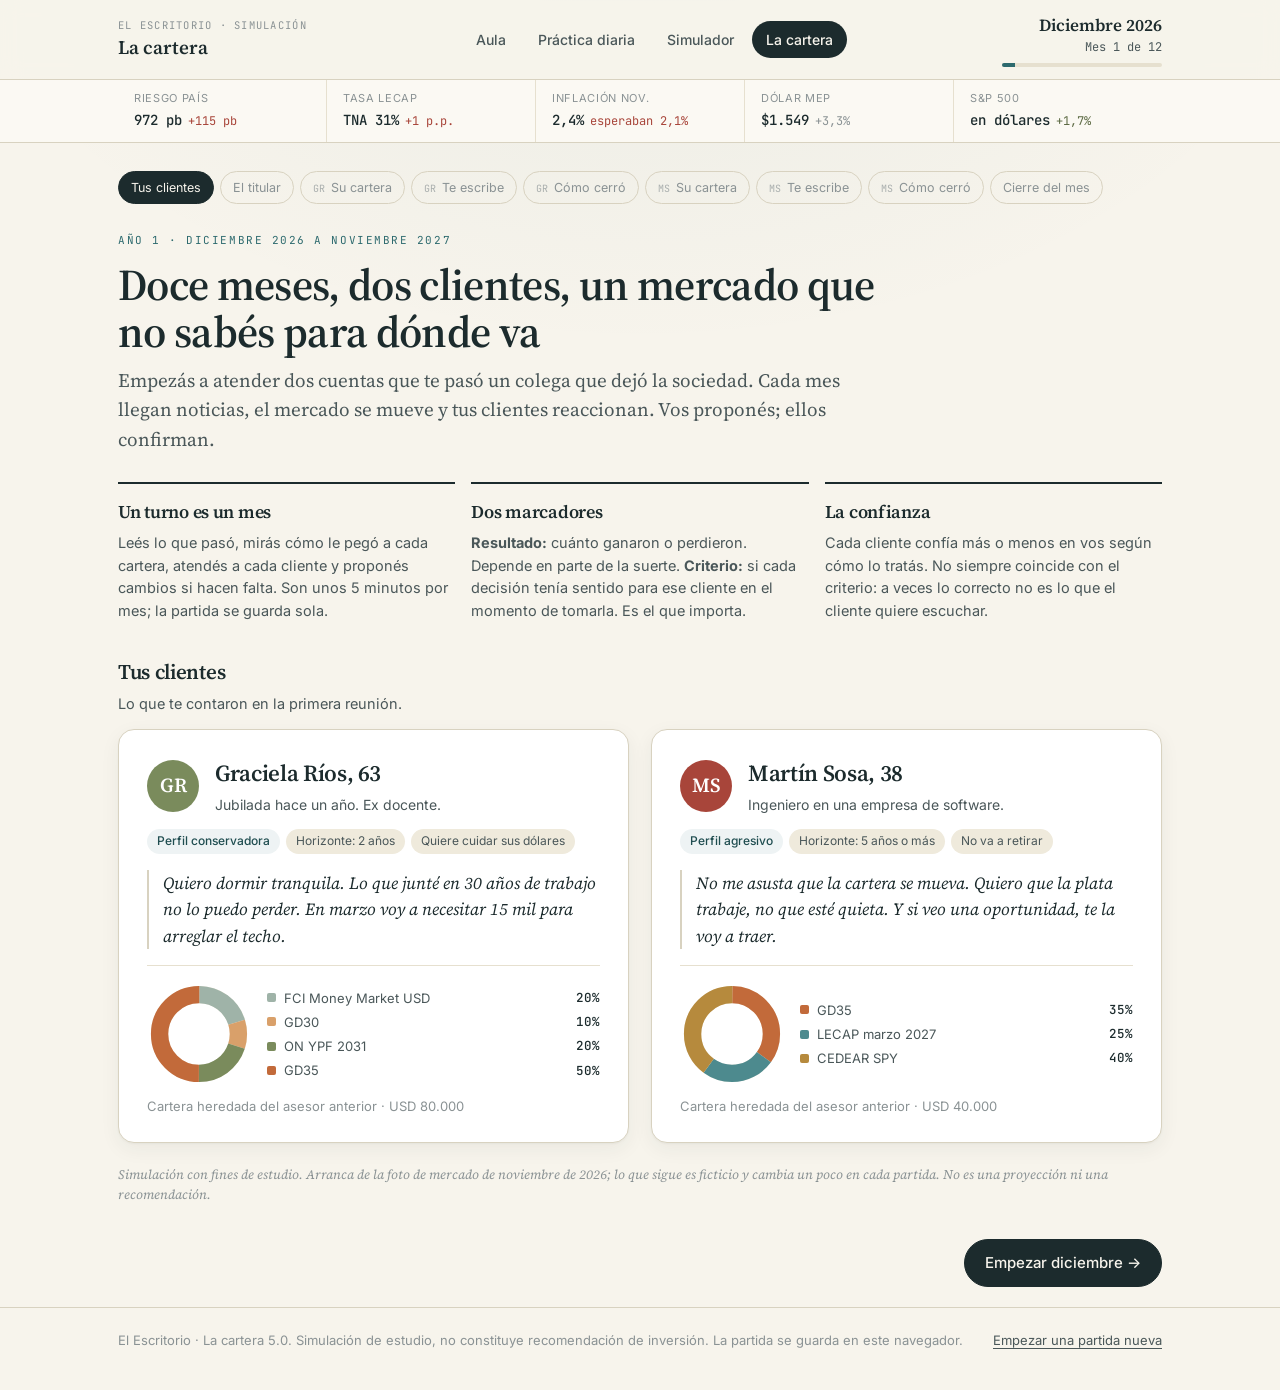
==== cartera.html @ 3ef4473e "Add files via upload" ====
<!DOCTYPE html>
<html lang="es-AR">
<head>
<meta charset="UTF-8">
<meta name="viewport" content="width=device-width, initial-scale=1.0">
<link rel="icon" href="img/favicon.svg" type="image/svg+xml">
<link rel="icon" href="img/favicon-32.png" sizes="32x32" type="image/png">
<link rel="apple-touch-icon" href="img/apple-touch-icon.png">
<meta name="theme-color" content="#1C2B2D">
<title>La cartera · El Escritorio</title>
<meta name="description" content="Simulación de administración de carteras: doce meses, dos clientes y un mercado que se mueve.">
<link rel="preconnect" href="https://fonts.googleapis.com">
<link rel="preconnect" href="https://fonts.gstatic.com" crossorigin>
<link href="https://fonts.googleapis.com/css2?family=Source+Serif+4:ital,opsz,wght@0,8..60,400;0,8..60,600;1,8..60,400&family=Inter:wght@400;500;600&family=JetBrains+Mono:wght@400;500&display=swap" rel="stylesheet">
<link rel="stylesheet" href="css/cartera.css">
</head>
<body>

<header class="top"><div class="top-in">
  <div class="brand"><small>El Escritorio · Simulación</small>La cartera</div>
  <nav class="topnav" aria-label="Secciones">
    <a href="index.html">Aula</a><a href="practica.html">Práctica diaria</a><a href="simulador.html">Simulador</a><a class="on" href="cartera.html">La cartera</a>
  </nav>
  <div class="mes" id="mes"></div>
</div></header>
<div class="tape"><div class="tape-in" id="tape"></div></div>

<main class="shell">
  <nav class="steps" id="steps" aria-label="Pasos del mes"></nav>
  <section id="view" aria-live="polite"></section>
</main>

<footer class="foot"><div class="shell">
  <div class="foot-in">
    <p style="margin:0">El Escritorio · La cartera 5.0. Simulación de estudio, no constituye recomendación de inversión. La partida se guarda en este navegador.</p>
    <button class="link-btn" id="btnReinicio" type="button">Empezar una partida nueva</button>
  </div>
  <div class="reinicio" id="reinicio" hidden>
    <p><strong>¿Empezar de nuevo?</strong> Se borra la partida en curso.</p>
    <div class="row">
      <button type="button" class="btn" data-nueva="misma">El mismo año, con los mismos números</button>
      <button type="button" class="btn" data-nueva="otra">Un año con otros números</button>
      <button type="button" class="btn" id="btnCancelar">Cancelar</button>
    </div>
  </div>
</div></footer>

<script src="js/cartera/motor.js"></script>
<script src="js/cartera/anio1.js"></script>
<script src="js/cartera/app.js"></script>
</body>
</html>
---- css/cartera.css ----
/* ============================================================
   LA CARTERA · El Escritorio 5.0
   Misma identidad "escritorio de research" que el Aula.
   ============================================================ */
:root{
  --paper:#F7F4EC;--paper-raised:#FBF9F3;--paper-deep:#EFEADC;
  --ink:#1C2B2D;--ink-soft:#4A5759;--ink-faint:#8A9294;
  --teal:#2D6A6E;--teal-deep:#1F4D50;--teal-wash:rgba(45,106,110,.08);
  --olive:#7A8B5C;--olive-deep:#5C6A43;
  --terra:#A8453A;--gold:#B68A3D;--gold-wash:rgba(182,138,61,.12);
  --rule:#D8D2C0;--rule-soft:#E6E0CF;
  --serif:"Source Serif 4",Georgia,serif;--sans:"Inter",-apple-system,"Segoe UI",sans-serif;--mono:"JetBrains Mono",Consolas,monospace;
  --rl:16px;--shadow:0 1px 2px rgba(28,43,45,.04),0 6px 20px rgba(28,43,45,.06);
}
*{box-sizing:border-box;min-width:0}
body{margin:0;background:var(--paper);color:var(--ink);font:16px/1.55 var(--sans);-webkit-font-smoothing:antialiased;
  background-image:radial-gradient(ellipse 80% 50% at 50% -10%,rgba(45,106,110,.07),transparent 70%);min-height:100vh}
button,input{font:inherit;color:inherit}
button{cursor:pointer}
h1,h2,h3,h4{font-family:var(--serif);font-weight:600;letter-spacing:-.015em;margin:0}
.shell{max-width:1100px;margin:0 auto;padding:0 28px}
.top{position:sticky;top:0;z-index:20;background:rgba(247,244,236,.9);backdrop-filter:blur(10px);border-bottom:1px solid var(--rule)}
.top-in{display:flex;align-items:center;justify-content:space-between;gap:20px;padding:12px 28px;max-width:1100px;margin:0 auto}
.brand{font-family:var(--serif);font-size:19px;font-weight:600}
.brand small{display:block;font-family:var(--mono);font-size:10.5px;letter-spacing:.12em;text-transform:uppercase;color:var(--ink-faint);font-weight:400}
.mes{text-align:right;font-family:var(--mono);font-size:12px;color:var(--ink-soft)}
.mes b{display:block;font-family:var(--serif);font-size:17px;color:var(--ink);font-weight:600}
.mesbar{height:4px;background:var(--rule-soft);border-radius:4px;margin-top:6px;width:160px;margin-left:auto;overflow:hidden}
.mesbar i{display:block;height:100%;width:8.33%;background:var(--teal)}
.tape{border-bottom:1px solid var(--rule);background:var(--paper-raised)}
.tape-in{display:flex;overflow-x:auto;max-width:1100px;margin:0 auto;padding:0 28px}
.fac{flex:1;min-width:150px;padding:10px 16px;border-right:1px solid var(--rule-soft)}
.fac:last-child{border-right:0}
.fac span{display:block;font-size:11px;letter-spacing:.06em;text-transform:uppercase;color:var(--ink-faint)}
.fac b{font-family:var(--mono);font-size:14px;font-weight:500}
.fac em{font-style:normal;font-family:var(--mono);font-size:12px;margin-left:6px}
.up{color:var(--olive-deep)}.dn{color:var(--terra)}.nt{color:var(--ink-faint)}
.steps{display:flex;gap:6px;margin:28px 0 22px;flex-wrap:wrap}
.step{font-size:12.5px;padding:6px 12px;border-radius:999px;border:1px solid var(--rule);color:var(--ink-faint)}
.step.on{background:var(--ink);color:var(--paper);border-color:var(--ink)}
.step.ok{color:var(--teal-deep);border-color:rgba(45,106,110,.35);background:var(--teal-wash)}
.step .who{font-family:var(--mono);font-size:10px;margin-right:6px;opacity:.7}
main{padding-bottom:80px}
.eyebrow{font-family:var(--mono);font-size:11px;letter-spacing:.14em;text-transform:uppercase;color:var(--teal)}
.lead{font-family:var(--serif);font-size:19px;color:var(--ink-soft);max-width:740px;margin:10px 0 0}
.hint{font-size:13px;color:var(--ink-faint)}
.panel{background:#fff;border:1px solid var(--rule);border-radius:var(--rl);box-shadow:var(--shadow);padding:26px 28px}
.grid2{display:grid;grid-template-columns:minmax(0,1.4fr) minmax(0,1fr);gap:22px;margin-top:22px;align-items:start}
.two{display:grid;grid-template-columns:1fr 1fr;gap:22px;margin-top:22px}
@media(max-width:880px){.grid2,.two{grid-template-columns:1fr}}

/* intro */
.hero h1{font-size:44px;line-height:1.08;margin:10px 0 0;max-width:760px}
.rules{display:grid;grid-template-columns:repeat(3,1fr);gap:16px;margin-top:28px}
@media(max-width:880px){.rules{grid-template-columns:1fr}}
.rule{border-top:2px solid var(--ink);padding-top:14px}
.rule h4{font-size:18px;margin-bottom:6px}
.rule p{margin:0;font-size:14.5px;color:var(--ink-soft)}
.meet{display:flex;gap:22px;align-items:center;margin-top:18px}
.meet blockquote{margin:16px 0 0;font-family:var(--serif);font-style:italic;font-size:17px;color:var(--ink);border-left:2px solid var(--rule);padding-left:14px}

/* titular */
.paper{background:var(--paper-raised);border:1px solid var(--rule);border-radius:var(--rl);padding:34px 38px;position:relative;box-shadow:var(--shadow);margin-top:22px}
.paper:before{content:"";position:absolute;inset:8px;border:1px solid var(--rule-soft);border-radius:12px;pointer-events:none}
.paper .kick{font-family:var(--mono);font-size:11px;letter-spacing:.14em;text-transform:uppercase;color:var(--terra)}
.paper h1{font-size:36px;line-height:1.15;margin:12px 0 14px;max-width:820px}
.paper p{font-family:var(--serif);font-size:18px;color:var(--ink-soft);max-width:760px;margin:0}
.also{display:grid;grid-template-columns:repeat(3,1fr);gap:16px;margin-top:26px;padding-top:20px;border-top:1px solid var(--rule)}
@media(max-width:760px){.also{grid-template-columns:1fr}}
.also div{font-size:14px;color:var(--ink-soft)}
.also b{display:block;font-family:var(--serif);font-size:16px;color:var(--ink);margin-bottom:2px}
.chain{display:flex;align-items:center;gap:10px;flex-wrap:wrap;margin-top:14px;font-size:14px}
.chain span{padding:8px 12px;border-radius:8px;background:var(--paper-deep);border:1px solid var(--rule-soft)}
.chain i{font-style:normal;color:var(--ink-faint)}

/* cliente */
.client{display:flex;gap:16px;align-items:center}
.avatar{width:52px;height:52px;border-radius:50%;display:grid;place-items:center;font-family:var(--serif);font-size:20px;font-weight:600;color:#fff;flex:none}
.client h2{font-size:23px}
.client p{margin:2px 0 0;color:var(--ink-soft);font-size:14px}
.tags{display:flex;gap:6px;flex-wrap:wrap;margin-top:14px}
.tag{font-size:12px;padding:3px 10px;border-radius:999px;background:var(--paper-deep);color:var(--ink-soft)}
.tag.prof{background:var(--teal-wash);color:var(--teal-deep);font-weight:500}
.facts{margin:16px 0 0;padding:0;list-style:none;font-size:14px}
.facts li{padding:8px 0;border-top:1px solid var(--rule-soft);display:flex;justify-content:space-between;gap:14px}
.facts li span{color:var(--ink-faint)}
.facts li b{text-align:right}
.meter{margin-top:16px}
.meter-h{display:flex;justify-content:space-between;font-size:13px;color:var(--ink-soft)}
.meter-h b{font-family:var(--mono)}
.meter-t{height:8px;border-radius:8px;background:var(--rule-soft);margin-top:6px;overflow:hidden}
.meter-t i{display:block;height:100%;background:linear-gradient(90deg,var(--gold),var(--teal));border-radius:8px;transition:width .6s}

/* torta */
.pie{display:flex;gap:16px;align-items:center;margin-top:16px;padding-top:16px;border-top:1px solid var(--rule-soft)}
.pie svg{flex:none}
.legend{list-style:none;margin:0;padding:0;font-size:13px;display:grid;gap:4px;flex:1}
.legend li{display:flex;align-items:center;gap:8px}
.legend i{width:9px;height:9px;border-radius:2px;flex:none}
.legend span{flex:1;color:var(--ink-soft)}
.legend b{font-family:var(--mono);font-weight:500;font-size:12.5px}
.pies{display:flex;gap:18px;align-items:flex-end;justify-content:center}
.pies figure{margin:0;text-align:center}
.pies figcaption{font-size:12px;color:var(--ink-faint);margin-top:6px}
.pies .arrow{color:var(--ink-faint);padding-bottom:62px}

/* tabla */
table{width:100%;border-collapse:collapse;font-size:14.5px}
th{text-align:left;font-weight:500;font-size:11.5px;letter-spacing:.06em;text-transform:uppercase;color:var(--ink-faint);padding:0 10px 10px;border-bottom:1px solid var(--rule)}
td{padding:13px 10px;border-bottom:1px solid var(--rule-soft);vertical-align:top}
td.n,th.n{text-align:right;font-family:var(--mono);white-space:nowrap}
.inst b{display:flex;align-items:center;gap:8px;font-weight:600}
.inst b i{width:9px;height:9px;border-radius:2px;flex:none}
.inst small{color:var(--ink-faint);font-size:12.5px;display:block}
.why{font-size:13.5px;color:var(--ink-soft);margin-top:6px;line-height:1.5;display:none}
tr.open .why{display:block}
.whybtn{border:0;background:none;color:var(--teal);font-size:12.5px;padding:0;margin-top:4px;text-decoration:underline;text-underline-offset:3px}
tfoot td{font-weight:600;border-bottom:0;padding-top:16px}
.callout{margin-top:20px;padding:16px 18px;border-radius:12px;background:var(--gold-wash);border-left:3px solid var(--gold);font-size:14.5px}
.callout b{font-family:var(--serif);font-size:16px}
.callout.teal{background:var(--teal-wash);border-color:var(--teal)}

/* mensaje */
.msg{margin-top:20px;max-width:680px}
.bubble{background:#fff;border:1px solid var(--rule);border-radius:4px 18px 18px 18px;padding:18px 20px;box-shadow:var(--shadow);font-family:var(--serif);font-size:18px;line-height:1.5}
.via{font-size:12px;color:var(--ink-faint);font-family:var(--mono);margin:0 0 8px}
.qh{font-size:21px;margin:34px 0 4px}
.qs{color:var(--ink-soft);font-size:14.5px;margin:0 0 14px;max-width:720px}

/* armado */
.alloc td{vertical-align:middle;padding:10px}
.stepper{display:inline-flex;align-items:center;border:1px solid var(--rule);border-radius:999px;background:#fff;overflow:hidden}
.stepper button{border:0;background:none;width:36px;height:36px;font-size:18px;color:var(--ink-soft)}
.stepper button:hover{background:var(--paper-deep)}
.stepper input{width:46px;border:0;text-align:center;font-family:var(--mono);font-size:15px;padding:0;-moz-appearance:textfield;background:transparent}
.stepper input::-webkit-outer-spin-button,.stepper input::-webkit-inner-spin-button{-webkit-appearance:none}
.track{height:6px;border-radius:3px;background:var(--rule-soft);position:relative;width:100%;min-width:60px}
.track i{position:absolute;left:0;top:0;bottom:0;border-radius:3px;transition:width .2s}
.track em{position:absolute;top:-3px;bottom:-3px;width:2px;background:var(--ink-faint);border-radius:1px}
.was{font-family:var(--mono);font-size:12.5px;color:var(--ink-faint)}
.chg{font-family:var(--mono);font-size:12.5px}
.remain{display:flex;justify-content:space-between;align-items:center;gap:14px;margin-top:14px;padding:12px 16px;border-radius:12px;background:var(--paper-raised);border:1px solid var(--rule-soft);font-size:14px;flex-wrap:wrap}
.remain b{font-family:var(--mono)}
.remain.bad{background:rgba(168,69,58,.06);border-color:rgba(168,69,58,.3)}
.remain.bad b{color:var(--terra)}
.presets{display:flex;gap:8px;flex-wrap:wrap}
.chip{border:1px solid var(--rule);background:#fff;border-radius:999px;padding:6px 12px;font-size:13px}
.chip:hover{border-color:var(--teal);color:var(--teal-deep)}
.metrics{list-style:none;margin:16px 0 0;padding:0;font-size:14px}
.metrics li{display:flex;justify-content:space-between;gap:12px;padding:9px 0;border-top:1px solid var(--rule-soft)}
.metrics li span{color:var(--ink-soft)}
.metrics li b{font-family:var(--mono);font-weight:500;white-space:nowrap}
.sticky{position:sticky;top:96px}

/* opciones de mensaje */
.opts{display:grid;gap:10px}
.opt{text-align:left;border:1px solid var(--rule);background:#fff;border-radius:12px;padding:16px 18px;display:flex;gap:14px;align-items:flex-start;transition:border-color .15s,box-shadow .15s,background .15s}
.opt:hover{border-color:var(--teal);box-shadow:var(--shadow)}
.opt.sel{border-color:var(--teal);background:var(--teal-wash);box-shadow:0 0 0 1px var(--teal) inset}
.opt .dot{width:18px;height:18px;border-radius:50%;border:1.5px solid var(--rule);flex:none;margin-top:3px;display:grid;place-items:center}
.opt.sel .dot{border-color:var(--teal)}
.opt.sel .dot:after{content:"";width:8px;height:8px;border-radius:50%;background:var(--teal)}
.opt span{font-family:var(--serif);font-size:16.5px;font-style:italic}

.nav{display:flex;justify-content:space-between;align-items:center;margin-top:34px;gap:12px;flex-wrap:wrap}
.btn{border:1px solid var(--rule);background:transparent;border-radius:999px;padding:11px 20px;font-weight:500;font-size:15px}
.btn-p{background:var(--ink);color:var(--paper);border-color:var(--ink)}
.btn-p:disabled{opacity:.35;cursor:not-allowed}

/* resultado */
.reply{margin-top:20px;display:grid;grid-template-columns:auto 1fr;gap:14px;align-items:start;max-width:720px}
.score{display:grid;grid-template-columns:repeat(4,1fr);gap:12px;margin-top:18px}
@media(max-width:820px){.score{grid-template-columns:repeat(2,1fr)}}
.crit{border:1px solid var(--rule-soft);border-radius:12px;padding:14px;background:var(--paper-raised)}
.crit span{font-size:12px;color:var(--ink-faint);text-transform:uppercase;letter-spacing:.05em}
.crit b{display:block;font-family:var(--mono);font-size:22px;font-weight:500;margin:4px 0}
.crit p{margin:8px 0 0;font-size:13px;color:var(--ink-soft);line-height:1.45}
.crit .mini{height:4px;border-radius:4px;background:var(--rule-soft);overflow:hidden}
.crit .mini i{display:block;height:100%}
.key{margin:20px 0 6px;font-family:var(--serif);font-size:18px;line-height:1.5}
.board{display:flex;gap:26px;margin-top:16px;padding-top:16px;border-top:1px solid var(--rule-soft);flex-wrap:wrap}
.board div span{display:block;font-size:12px;color:var(--ink-faint);text-transform:uppercase;letter-spacing:.05em}
.board b{font-family:var(--mono);font-size:26px;font-weight:500}
.lesson{margin-top:26px;background:var(--ink);color:var(--paper);border-radius:var(--rl);padding:28px 32px}
.lesson .eyebrow{color:var(--gold)}
.lesson h3{font-size:23px;margin:8px 0 10px;color:var(--paper)}
.lesson p{font-family:var(--serif);font-size:17px;opacity:.88;margin:0;max-width:800px}
.note{margin-top:22px;font-size:13px;color:var(--ink-faint);font-style:italic;font-family:var(--serif)}
.fade{animation:f .35s ease}
@keyframes f{from{opacity:0;transform:translateY(6px)}to{opacity:1;transform:none}}
@media(prefers-reduced-motion:reduce){.fade{animation:none}}
.cf{margin-top:20px;border:1px solid var(--rule);border-radius:12px;overflow:hidden}
.cf h4{font-size:16px;padding:14px 16px 4px}
.cf p{margin:0;padding:0 16px 10px;font-size:13.5px;color:var(--ink-soft)}
.cf table{font-size:14px}
.cf th,.cf td{padding:10px 16px}
.cf th{background:var(--paper-raised);border-top:1px solid var(--rule-soft)}
.cf tr.mine td{font-weight:600}
.shock{margin-top:14px;padding:12px 14px;border-radius:10px;background:var(--paper-raised);border:1px solid var(--rule-soft);font-size:13.5px;color:var(--ink-soft)}
.shock b{font-family:var(--mono);color:var(--ink)}
.acc{font-family:var(--mono);font-size:12.5px;color:var(--ink-faint);display:block;margin-top:2px}
blockquote.meet{display:block;margin:16px 0 0;font-family:var(--serif);font-style:italic;font-size:17px;border-left:2px solid var(--rule);padding-left:14px}
.brand a{color:inherit;text-decoration:none}
.topnav{display:flex;gap:4px;align-items:center}
.topnav a{text-decoration:none;color:var(--ink-soft);font-size:14px;font-weight:500;padding:8px 14px;border-radius:999px}
.topnav a:hover{background:var(--paper-deep);color:var(--ink)}
.topnav a.on{background:var(--ink);color:var(--paper)}
.warn{margin:0 0 14px;padding:10px 14px;border-radius:10px;background:rgba(168,69,58,.06);border:1px solid rgba(168,69,58,.25);font-size:13.5px;color:var(--terra);max-width:720px}
.pill{display:inline-block;min-width:38px;text-align:center;padding:2px 8px;border-radius:999px;font-family:var(--mono);font-size:13px}
.pill.ok{background:var(--teal-wash);color:var(--teal-deep)}.pill.mid{background:var(--gold-wash);color:#8a6526}.pill.low{background:rgba(168,69,58,.1);color:var(--terra)}
.rev{margin-top:18px;overflow-x:auto}
.rev table{font-size:13.5px}.rev td{padding:10px;vertical-align:top}.rev .rk{color:var(--ink-soft);line-height:1.45;min-width:320px}
.board .acc{font-size:12px}
.btn-inv{border-color:rgba(247,244,236,.4);color:var(--paper)}
.btn-inv:hover{background:rgba(247,244,236,.1)}
.lesson a{color:var(--gold)}
.key a{color:var(--teal-deep)}
.foot{border-top:1px solid var(--rule);margin-top:20px;padding:22px 0 40px;font-size:13px;color:var(--ink-faint)}
.foot-in{display:flex;justify-content:space-between;gap:20px;flex-wrap:wrap;align-items:center}
.link-btn{border:0;background:none;color:var(--ink-soft);text-decoration:underline;text-underline-offset:3px;font-size:13px;padding:0}
.reinicio{margin-top:16px;padding:18px 20px;border:1px solid var(--rule);border-radius:12px;background:#fff;box-shadow:var(--shadow);color:var(--ink)}
.reinicio p{margin:0 0 12px;font-size:14.5px}
.reinicio .row{display:flex;gap:10px;flex-wrap:wrap}
.reinicio .btn{font-size:14px;padding:9px 16px}
[hidden]{display:none !important}
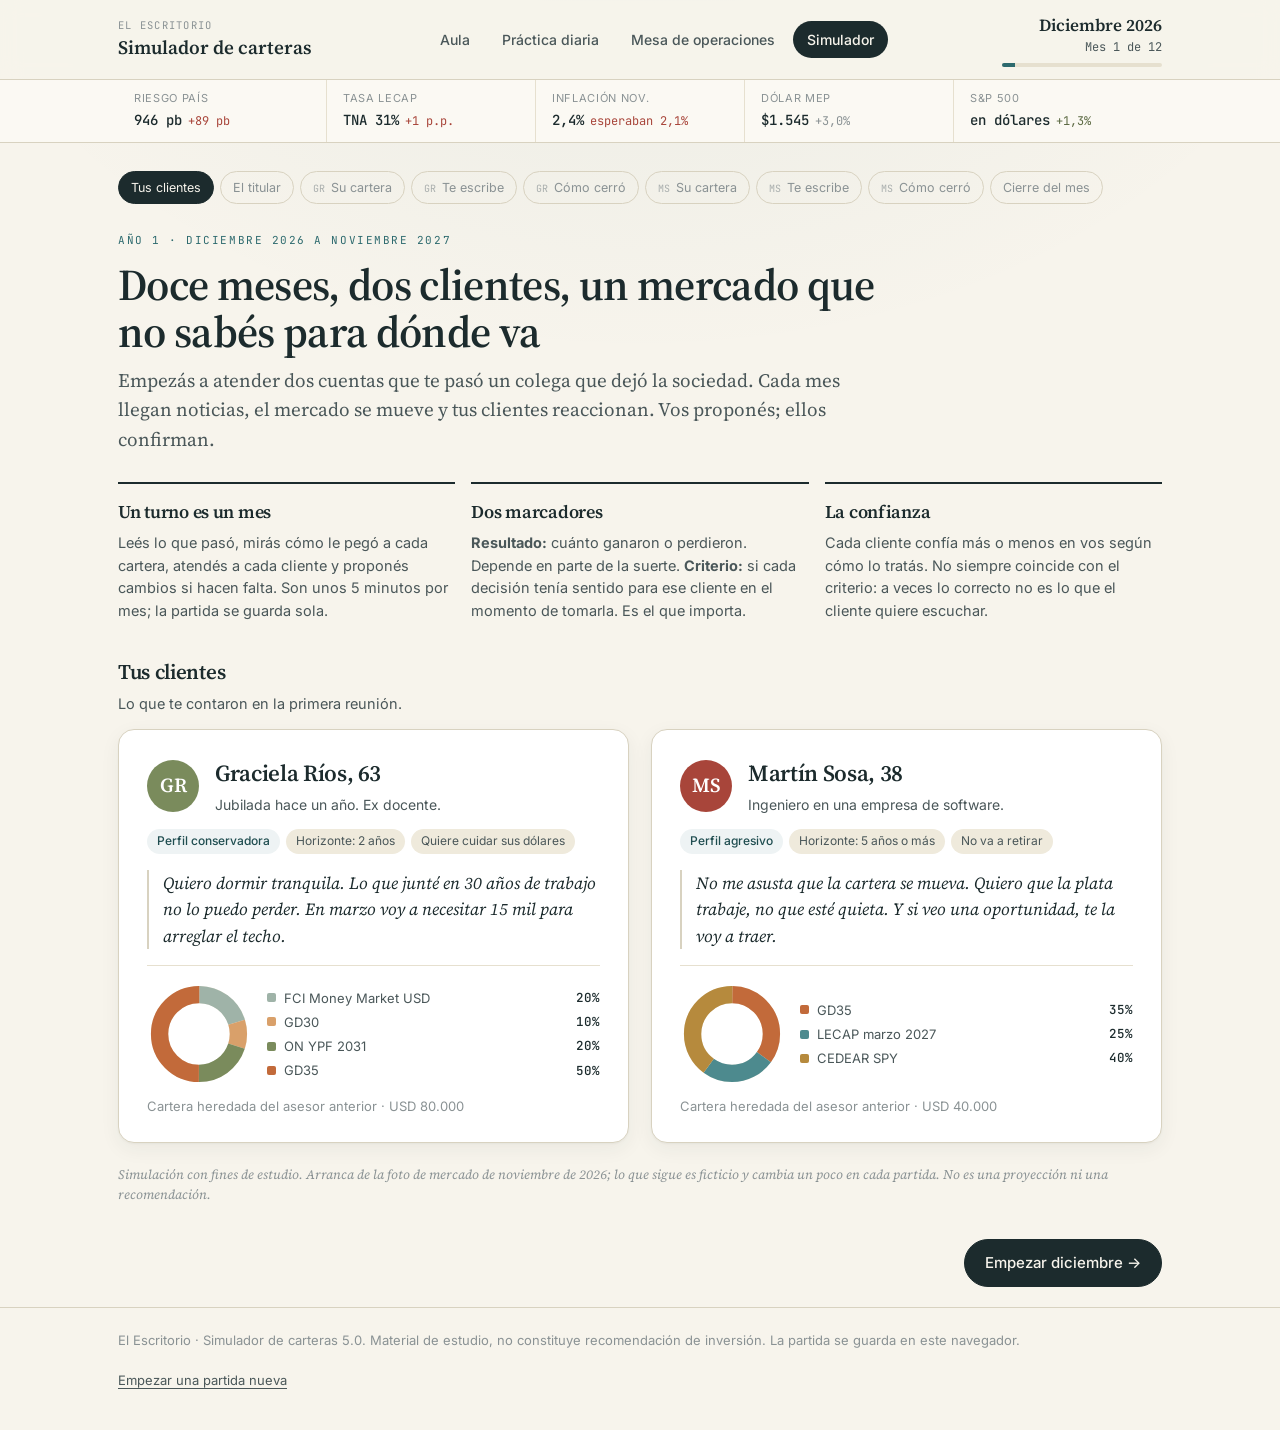
==== commit 794137ea: "Add files via upload" ====
--- a/cartera.html
+++ b/cartera.html
@@ -7,7 +7,7 @@
 <link rel="icon" href="img/favicon-32.png" sizes="32x32" type="image/png">
 <link rel="apple-touch-icon" href="img/apple-touch-icon.png">
 <meta name="theme-color" content="#1C2B2D">
-<title>La cartera · El Escritorio</title>
+<title>Simulador de carteras · El Escritorio</title>
 <meta name="description" content="Simulación de administración de carteras: doce meses, dos clientes y un mercado que se mueve.">
 <link rel="preconnect" href="https://fonts.googleapis.com">
 <link rel="preconnect" href="https://fonts.gstatic.com" crossorigin>
@@ -17,9 +17,9 @@
 <body>
 
 <header class="top"><div class="top-in">
-  <div class="brand"><small>El Escritorio · Simulación</small>La cartera</div>
+  <div class="brand"><small>El Escritorio</small>Simulador de carteras</div>
   <nav class="topnav" aria-label="Secciones">
-    <a href="index.html">Aula</a><a href="practica.html">Práctica diaria</a><a href="simulador.html">Simulador</a><a class="on" href="cartera.html">La cartera</a>
+    <a href="index.html">Aula</a><a href="practica.html">Práctica diaria</a><a href="simulador.html">Mesa de operaciones</a><a class="on" href="cartera.html">Simulador</a>
   </nav>
   <div class="mes" id="mes"></div>
 </div></header>
@@ -32,7 +32,7 @@
 
 <footer class="foot"><div class="shell">
   <div class="foot-in">
-    <p style="margin:0">El Escritorio · La cartera 5.0. Simulación de estudio, no constituye recomendación de inversión. La partida se guarda en este navegador.</p>
+    <p style="margin:0">El Escritorio · Simulador de carteras 5.0. Material de estudio, no constituye recomendación de inversión. La partida se guarda en este navegador.</p>
     <button class="link-btn" id="btnReinicio" type="button">Empezar una partida nueva</button>
   </div>
   <div class="reinicio" id="reinicio" hidden>
--- a/css/cartera.css
+++ b/css/cartera.css
@@ -192,7 +192,10 @@
 .cf{margin-top:20px;border:1px solid var(--rule);border-radius:12px;overflow:hidden}
 .cf h4{font-size:16px;padding:14px 16px 4px}
 .cf p{margin:0;padding:0 16px 10px;font-size:13.5px;color:var(--ink-soft)}
-.cf table{font-size:14px}
+.cf table{font-size:14px;table-layout:fixed;width:100%}
+.cf th:first-child,.cf td:first-child{width:34%}
+.cf th.n{white-space:normal;letter-spacing:.02em;line-height:1.4;overflow-wrap:anywhere;vertical-align:bottom}
+.cf th.n small{display:block;white-space:nowrap;margin-top:2px}
 .cf th,.cf td{padding:10px 16px}
 .cf th{background:var(--paper-raised);border-top:1px solid var(--rule-soft)}
 .cf tr.mine td{font-weight:600}
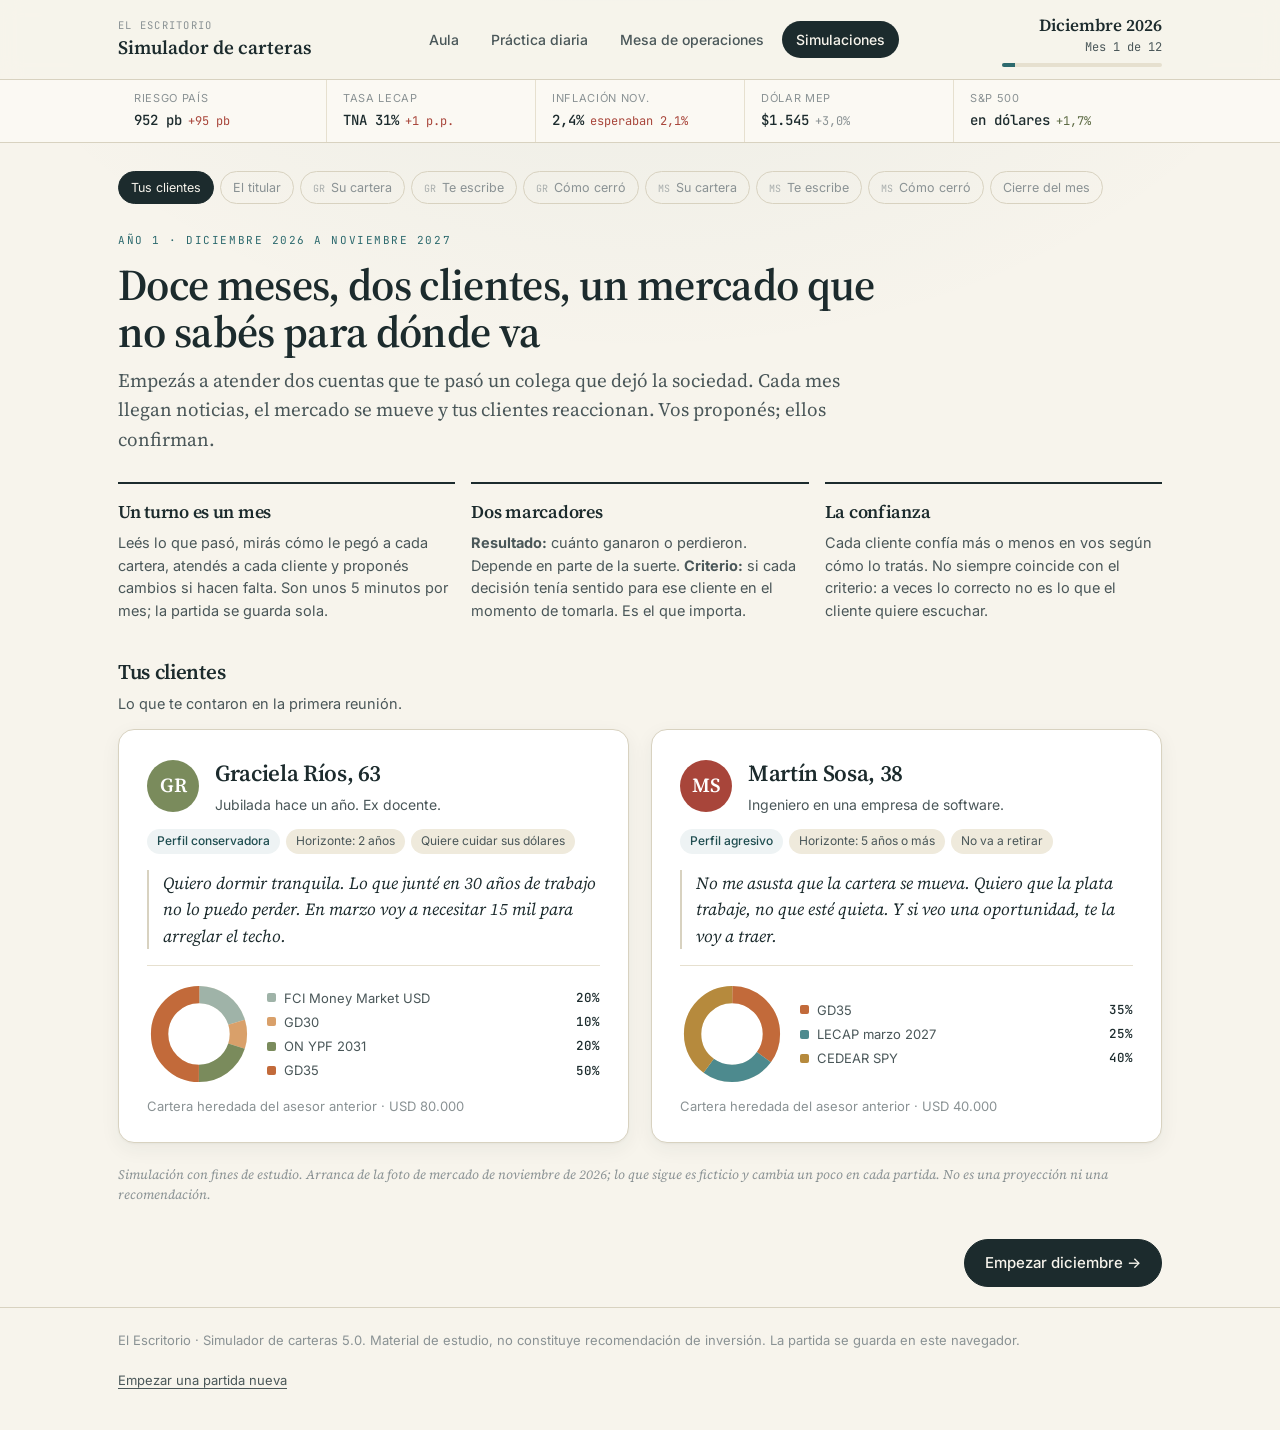
==== commit 5ad13a32: "Add files via upload" ====
--- a/cartera.html
+++ b/cartera.html
@@ -7,7 +7,7 @@
 <link rel="icon" href="img/favicon-32.png" sizes="32x32" type="image/png">
 <link rel="apple-touch-icon" href="img/apple-touch-icon.png">
 <meta name="theme-color" content="#1C2B2D">
-<title>Simulador de carteras · El Escritorio</title>
+<title>Simulaciones · El Escritorio</title>
 <meta name="description" content="Simulación de administración de carteras: doce meses, dos clientes y un mercado que se mueve.">
 <link rel="preconnect" href="https://fonts.googleapis.com">
 <link rel="preconnect" href="https://fonts.gstatic.com" crossorigin>
@@ -19,7 +19,7 @@
 <header class="top"><div class="top-in">
   <div class="brand"><small>El Escritorio</small>Simulador de carteras</div>
   <nav class="topnav" aria-label="Secciones">
-    <a href="index.html">Aula</a><a href="practica.html">Práctica diaria</a><a href="simulador.html">Mesa de operaciones</a><a class="on" href="cartera.html">Simulador</a>
+    <a href="index.html">Aula</a><a href="practica.html">Práctica diaria</a><a href="simulador.html">Mesa de operaciones</a><a class="on" href="index.html#/simulaciones">Simulaciones</a>
   </nav>
   <div class="mes" id="mes"></div>
 </div></header>
@@ -45,8 +45,13 @@
   </div>
 </div></footer>
 
-<script src="js/cartera/motor.js"></script>
-<script src="js/cartera/anio1.js"></script>
-<script src="js/cartera/app.js"></script>
+<script>
+  /* Qué simulación se abre: cartera.html (renta fija, año 1) o cartera.html?sim=rv (renta variable) */
+  (function () {
+    var sim = new URLSearchParams(location.search).get("sim");
+    var pack = sim === "rv" ? ["motor-rv", "anio-rv-1", "anio-rv-2", "anio-rv-3"] : ["motor", "anio1"];
+    pack.concat(["app"]).forEach(function (f) { document.write('<script src="js/cartera/' + f + '.js"><\/script>'); });
+  })();
+</script>
 </body>
 </html>
